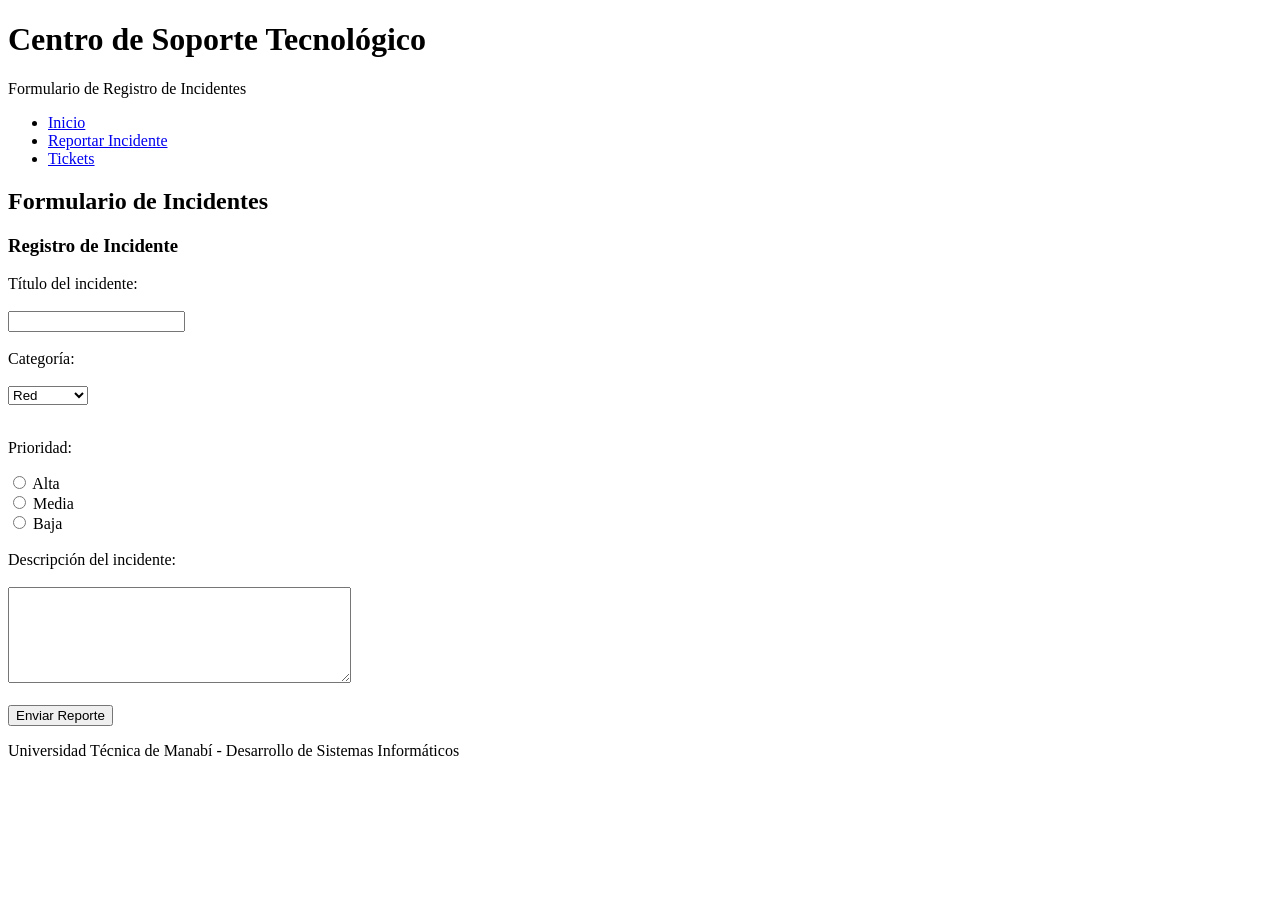
==== reportar.html @ f79317a7 "Subida de archivos HTML del sistema de tickets" ====
<!DOCTYPE html>
<html lang="es">

<head>
    <meta charset="UTF-8">
    <meta name="viewport" content="width=device-width, initial-scale=1.0">
    <title>Reportar Incidente</title>
</head>

<body>

    <header>
        <h1>Centro de Soporte Tecnológico</h1>
        <p>Formulario de Registro de Incidentes</p>
    </header>

    <nav>
        <ul>
            <li><a href="index.html">Inicio</a></li>
            <li><a href="reportar.html">Reportar Incidente</a></li>
            <li><a href="tickets.html">Tickets</a></li>
        </ul>
    </nav>

    <main>

        <section>

            <h2>Formulario de Incidentes</h2>

            <article>

                <h3>Registro de Incidente</h3>

                <form>

                    <label for="titulo">Título del incidente:</label>
                    <br><br>

                    <input type="text" id="titulo" name="titulo">

                    <br><br>

                    <label for="categoria">Categoría:</label>
                    <br><br>

                    <select id="categoria" name="categoria">
                        <option>Red</option>
                        <option>Hardware</option>
                        <option>Software</option>
                    </select>

                    <br><br>

                    <p>Prioridad:</p>

                    <input type="radio" id="alta" name="prioridad">
                    <label for="alta">Alta</label>

                    <br>

                    <input type="radio" id="media" name="prioridad">
                    <label for="media">Media</label>

                    <br>

                    <input type="radio" id="baja" name="prioridad">
                    <label for="baja">Baja</label>

                    <br><br>

                    <label for="descripcion">
                        Descripción del incidente:
                    </label>

                    <br><br>

                    <textarea id="descripcion" rows="6" cols="40"></textarea>

                    <br><br>

                    <button type="submit">
                        Enviar Reporte
                    </button>

                </form>

            </article>

        </section>

    </main>

    <footer>
        <p>Universidad Técnica de Manabí - Desarrollo de Sistemas Informáticos</p>
    </footer>

</body>

</html>
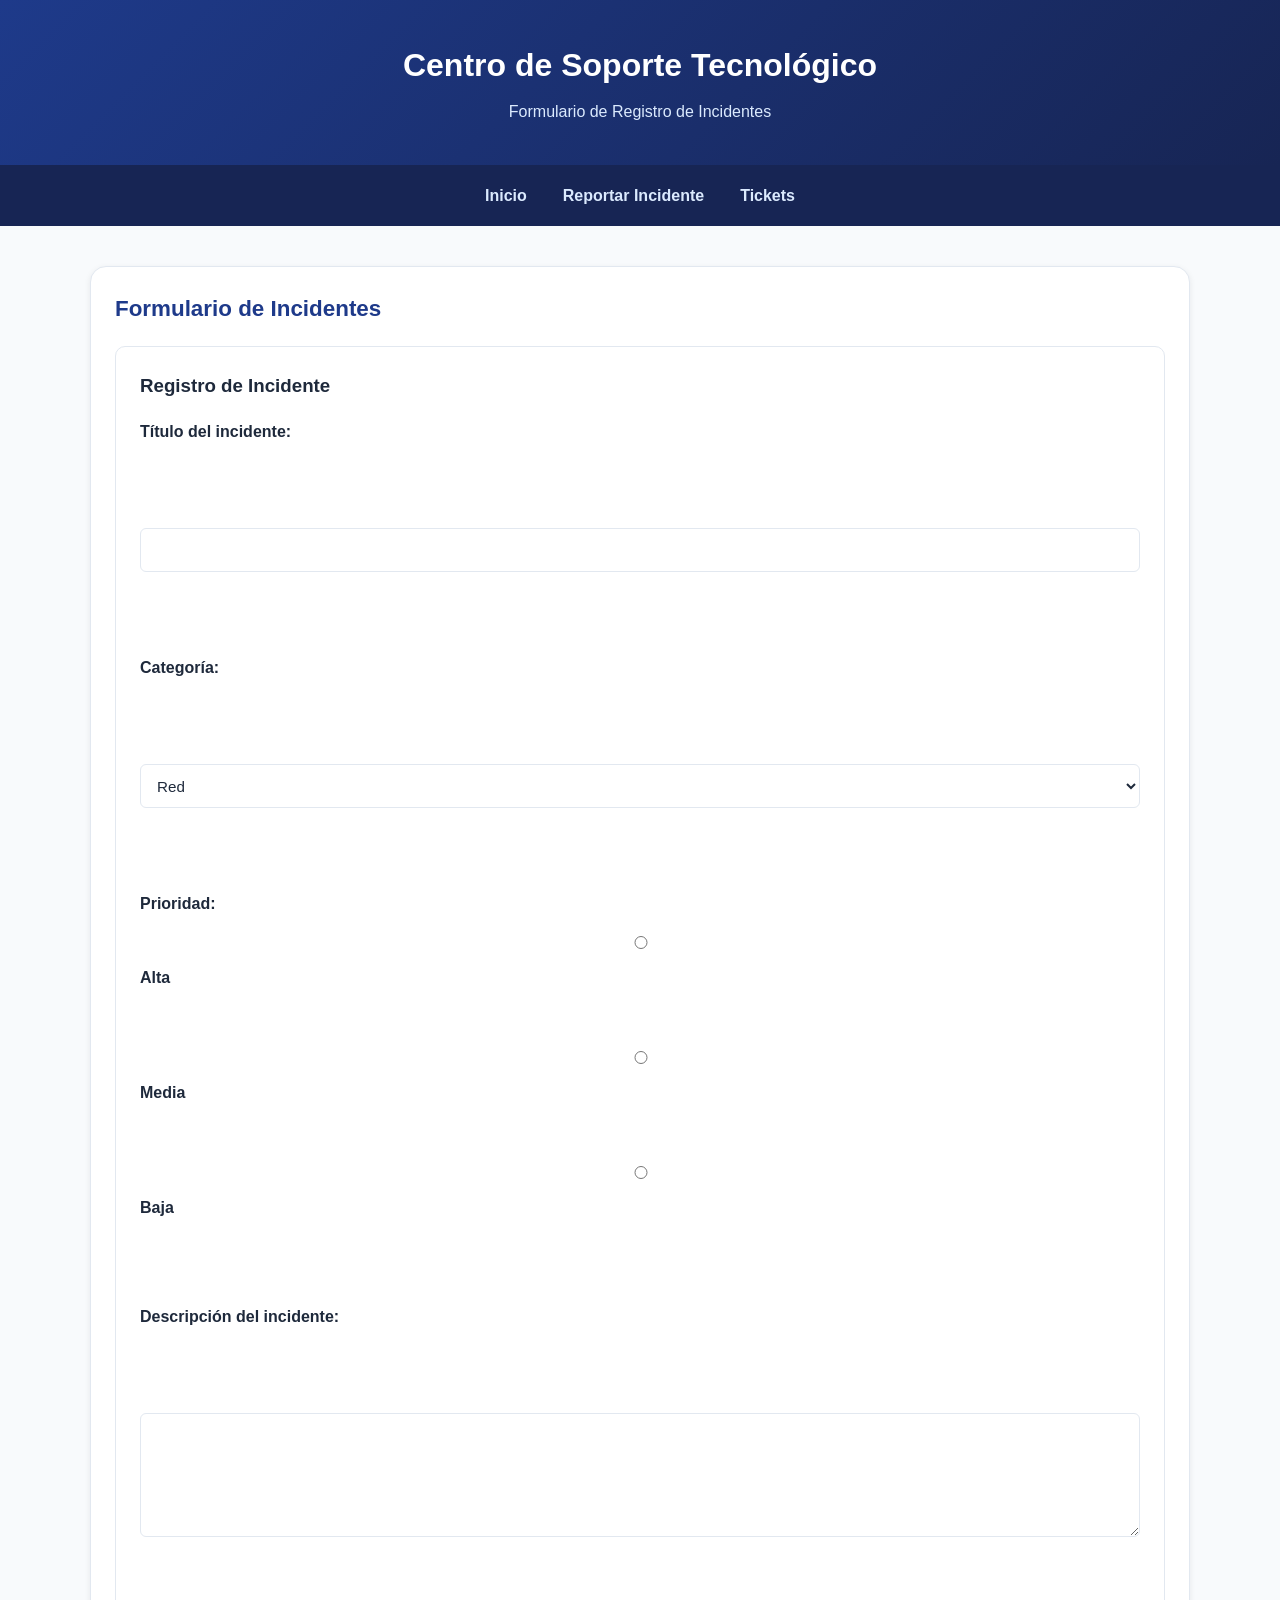
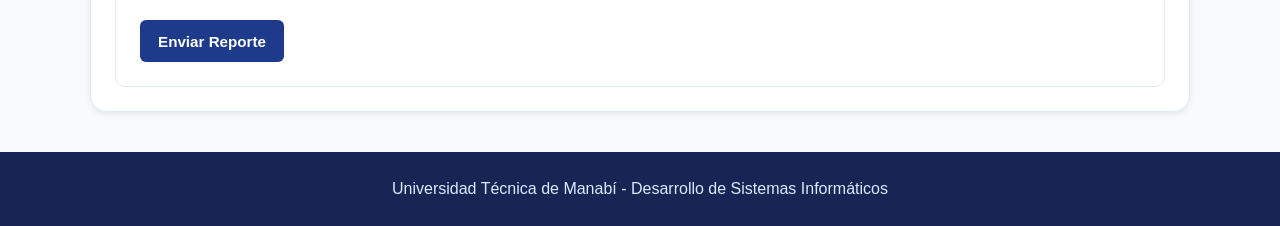
==== commit ab8f5e1f: "Update reportar.html" ====
--- a/reportar.html
+++ b/reportar.html
@@ -5,6 +5,7 @@
     <meta charset="UTF-8">
     <meta name="viewport" content="width=device-width, initial-scale=1.0">
     <title>Reportar Incidente</title>
+    <link rel="stylesheet" href="style.css">
 </head>
 
 <body>
@@ -97,4 +98,4 @@
 
 </body>
 
-</html>+</html>
--- a/style.css
+++ b/style.css
@@ -0,0 +1,331 @@
+:root {
+  --color-primary: #1e3a8a;
+  --color-primary-dark: #172554;
+  --color-secondary: #475569;
+  --color-success: #15803d;
+  --color-warning: #ca8a04;
+  --color-danger: #b91c1c;
+  --color-info: #0369a1;
+  --color-bg: #f8fafc;
+  --color-surface: #ffffff;
+  --color-border: #e2e8f0;
+  --color-text: #1e293b;
+  --color-muted: #64748b;
+
+  --font-main: Arial, Helvetica, sans-serif;
+
+  --radius-sm: 6px;
+  --radius-md: 10px;
+  --radius-lg: 16px;
+
+  --shadow-sm: 0 2px 6px rgba(15, 23, 42, 0.08);
+  --shadow-md: 0 8px 20px rgba(15, 23, 42, 0.12);
+
+  --space-sm: 8px;
+  --space-md: 16px;
+  --space-lg: 24px;
+  --space-xl: 40px;
+}
+
+* {
+  box-sizing: border-box;
+}
+
+body {
+  margin: 0;
+  font-family: var(--font-main);
+  background-color: var(--color-bg);
+  color: var(--color-text);
+  line-height: 1.6;
+}
+
+header {
+  background: linear-gradient(135deg, var(--color-primary), var(--color-primary-dark));
+  color: #ffffff;
+  padding: var(--space-xl) var(--space-lg);
+  text-align: center;
+}
+
+header h1 {
+  margin: 0 0 var(--space-sm);
+  font-size: 2rem;
+}
+
+header p {
+  margin: 0;
+  color: #dbeafe;
+  font-size: 1rem;
+}
+
+nav {
+  background-color: var(--color-primary-dark);
+  padding: var(--space-sm) var(--space-lg);
+}
+
+nav ul {
+  width: min(1100px, 92%);
+  margin: 0 auto;
+  padding: 0;
+  list-style: none;
+  display: flex;
+  justify-content: center;
+  gap: var(--space-sm);
+  flex-wrap: wrap;
+}
+
+nav a {
+  display: inline-block;
+  color: #dbeafe;
+  text-decoration: none;
+  padding: 10px 14px;
+  border-radius: var(--radius-sm);
+  font-weight: 700;
+  transition: background-color 0.2s ease, color 0.2s ease;
+}
+
+nav a:hover,
+nav a:focus {
+  background-color: #ffffff;
+  color: var(--color-primary);
+}
+
+main {
+  width: min(1100px, 92%);
+  margin: var(--space-xl) auto;
+  display: grid;
+  gap: var(--space-lg);
+}
+
+section {
+  background-color: var(--color-surface);
+  border: 1px solid var(--color-border);
+  border-radius: var(--radius-lg);
+  box-shadow: var(--shadow-sm);
+  padding: var(--space-lg);
+}
+
+section h2 {
+  margin-top: 0;
+  color: var(--color-primary);
+  font-size: 1.4rem;
+}
+
+article {
+  background-color: #ffffff;
+  border: 1px solid var(--color-border);
+  border-radius: var(--radius-md);
+  padding: var(--space-lg);
+}
+
+article h3 {
+  margin-top: 0;
+  color: var(--color-text);
+}
+
+section ul {
+  display: grid;
+  grid-template-columns: repeat(3, 1fr);
+  gap: var(--space-md);
+  list-style: none;
+  padding: 0;
+}
+
+section li {
+  background-color: var(--color-bg);
+  border: 1px solid var(--color-border);
+  border-radius: var(--radius-md);
+  padding: var(--space-md);
+  font-weight: 700;
+}
+
+form {
+  display: grid;
+  gap: var(--space-md);
+}
+
+label,
+form p {
+  font-weight: 700;
+  color: var(--color-text);
+  margin: 0;
+}
+
+input[type="text"],
+select,
+textarea {
+  width: 100%;
+  min-height: 44px;
+  padding: 10px 12px;
+  border: 1px solid var(--color-border);
+  border-radius: var(--radius-sm);
+  font-family: var(--font-main);
+  font-size: 0.95rem;
+  color: var(--color-text);
+  background-color: #ffffff;
+}
+
+textarea {
+  min-height: 120px;
+  resize: vertical;
+}
+
+input[type="text"]:focus,
+select:focus,
+textarea:focus {
+  outline: none;
+  border-color: var(--color-primary);
+  box-shadow: 0 0 0 3px rgba(30, 58, 138, 0.16);
+}
+
+input[type="radio"] {
+  accent-color: var(--color-primary);
+}
+
+button {
+  width: fit-content;
+  min-height: 42px;
+  padding: 10px 18px;
+  border: none;
+  border-radius: var(--radius-sm);
+  background-color: var(--color-primary);
+  color: #ffffff;
+  font-family: var(--font-main);
+  font-size: 0.95rem;
+  font-weight: 700;
+  cursor: pointer;
+  transition: background-color 0.2s ease, transform 0.2s ease, box-shadow 0.2s ease;
+}
+
+button:hover {
+  background-color: var(--color-primary-dark);
+  transform: translateY(-1px);
+  box-shadow: var(--shadow-sm);
+}
+
+table {
+  width: 100%;
+  border-collapse: collapse;
+  overflow: hidden;
+  border-radius: var(--radius-md);
+  box-shadow: var(--shadow-sm);
+}
+
+th,
+td {
+  padding: 14px;
+  text-align: left;
+  border-bottom: 1px solid var(--color-border);
+}
+
+th {
+  background-color: var(--color-primary);
+  color: #ffffff;
+}
+
+tr:nth-child(even) td {
+  background-color: #f1f5f9;
+}
+
+tr:hover td {
+  background-color: #e0f2fe;
+}
+
+footer {
+  margin-top: var(--space-xl);
+  padding: var(--space-lg);
+  text-align: center;
+  background-color: var(--color-primary-dark);
+  color: #dbeafe;
+}
+
+footer p {
+  margin: 0;
+}
+
+/* Diseño para tablets */
+@media (max-width: 900px) {
+  header h1 {
+    font-size: 1.7rem;
+  }
+
+  main {
+    width: 94%;
+  }
+
+  section ul {
+    grid-template-columns: repeat(2, 1fr);
+  }
+
+  table {
+    font-size: 0.9rem;
+  }
+}
+
+/* Diseño para móviles */
+@media (max-width: 640px) {
+  header {
+    padding: var(--space-lg) var(--space-md);
+  }
+
+  header h1 {
+    font-size: 1.45rem;
+  }
+
+  nav ul {
+    flex-direction: column;
+    align-items: stretch;
+  }
+
+  nav a {
+    width: 100%;
+    text-align: center;
+    background-color: rgba(255, 255, 255, 0.08);
+  }
+
+  main {
+    margin: var(--space-lg) auto;
+  }
+
+  section,
+  article {
+    padding: var(--space-md);
+  }
+
+  section ul {
+    grid-template-columns: 1fr;
+  }
+
+  button {
+    width: 100%;
+  }
+
+  table,
+  thead,
+  tbody,
+  tr,
+  th,
+  td {
+    display: block;
+    width: 100%;
+  }
+
+  tr {
+    margin-bottom: var(--space-md);
+    border: 1px solid var(--color-border);
+    border-radius: var(--radius-md);
+    overflow: hidden;
+    background-color: #ffffff;
+  }
+
+  th {
+    display: none;
+  }
+
+  td {
+    border-bottom: 1px solid var(--color-border);
+  }
+
+  td:last-child {
+    border-bottom: none;
+  }
+}
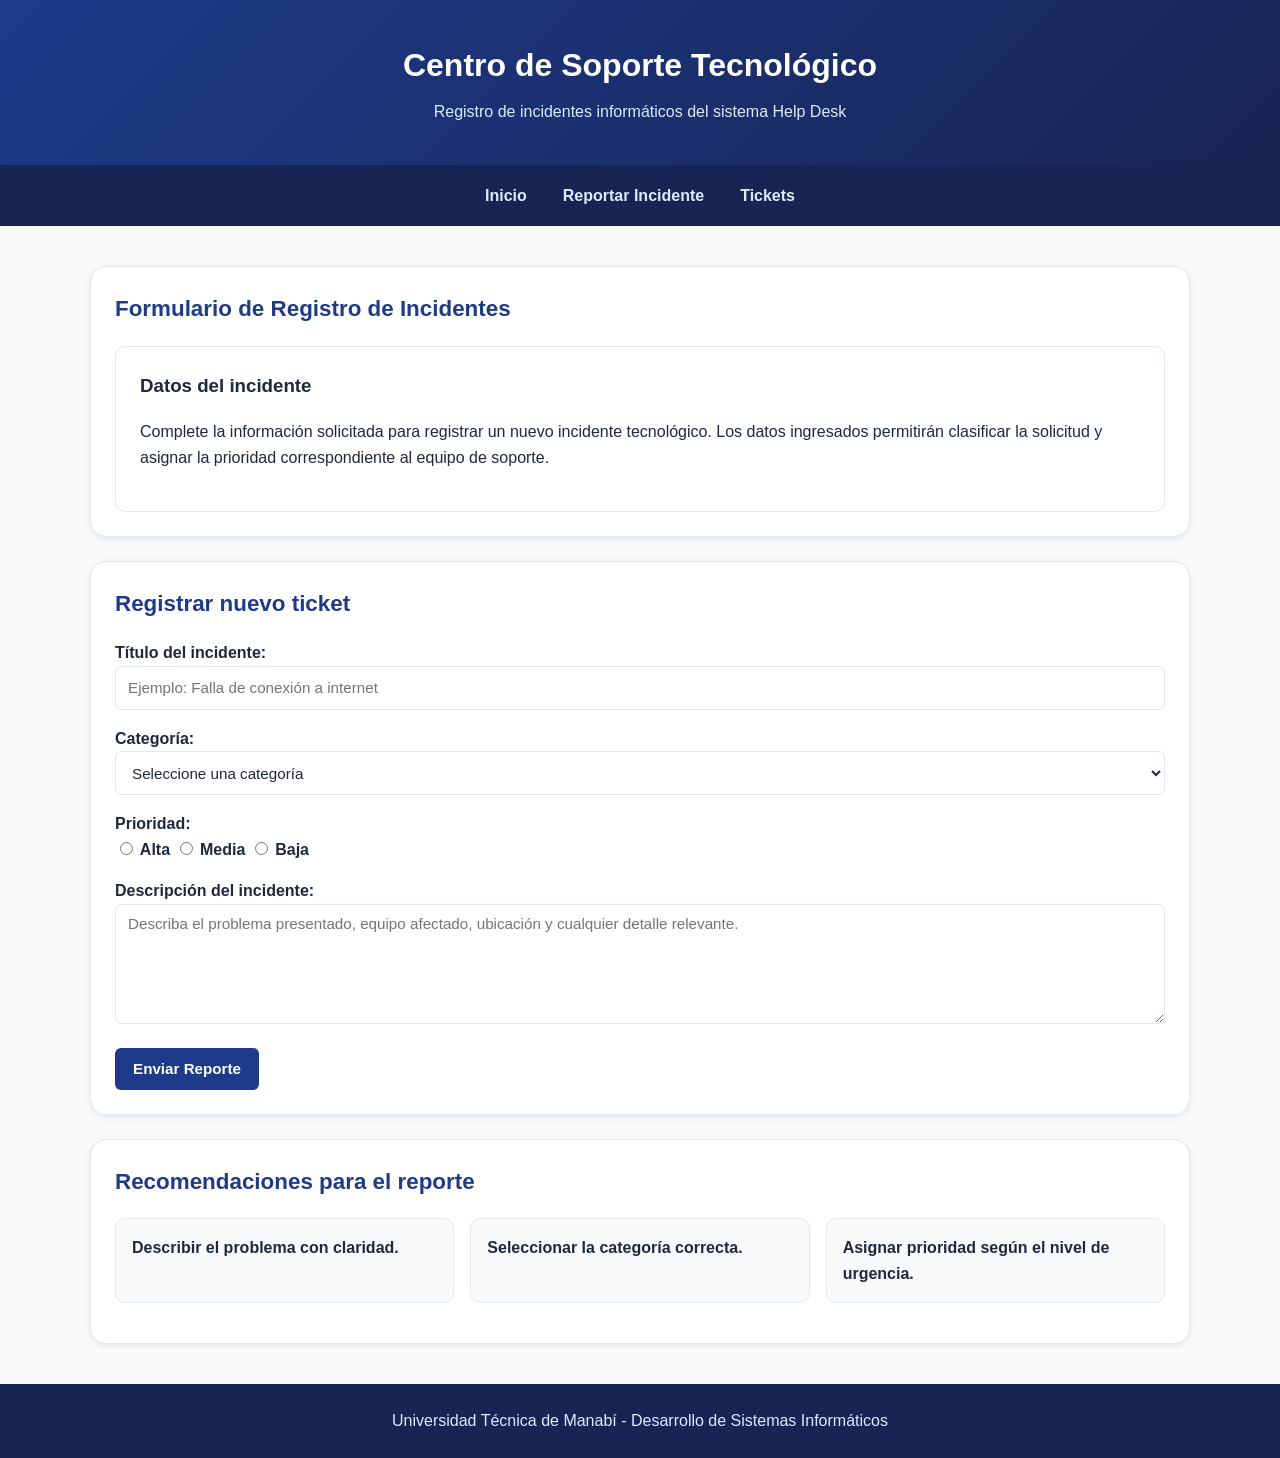
==== commit 0425b42c: "Update reportar.html" ====
--- a/reportar.html
+++ b/reportar.html
@@ -1,101 +1,109 @@
 <!DOCTYPE html>
 <html lang="es">
-
 <head>
-    <meta charset="UTF-8">
-    <meta name="viewport" content="width=device-width, initial-scale=1.0">
-    <title>Reportar Incidente</title>
-    <link rel="stylesheet" href="style.css">
+  <meta charset="UTF-8">
+  <meta name="viewport" content="width=device-width, initial-scale=1.0">
+  <title>Reportar Incidente - Centro de Soporte Tecnológico</title>
+  <link rel="stylesheet" href="style.css">
 </head>
-
 <body>
 
-    <header>
-        <h1>Centro de Soporte Tecnológico</h1>
-        <p>Formulario de Registro de Incidentes</p>
-    </header>
+  <header>
+    <h1>Centro de Soporte Tecnológico</h1>
+    <p>Registro de incidentes informáticos del sistema Help Desk</p>
+  </header>
 
-    <nav>
-        <ul>
-            <li><a href="index.html">Inicio</a></li>
-            <li><a href="reportar.html">Reportar Incidente</a></li>
-            <li><a href="tickets.html">Tickets</a></li>
-        </ul>
-    </nav>
+  <nav aria-label="Navegación principal del sistema">
+    <ul>
+      <li><a href="index.html">Inicio</a></li>
+      <li><a href="reportar.html">Reportar Incidente</a></li>
+      <li><a href="tickets.html">Tickets</a></li>
+    </ul>
+  </nav>
 
-    <main>
+  <main>
+    <section>
+      <h2>Formulario de Registro de Incidentes</h2>
+      <article>
+        <h3>Datos del incidente</h3>
+        <p>
+          Complete la información solicitada para registrar un nuevo incidente tecnológico.
+          Los datos ingresados permitirán clasificar la solicitud y asignar la prioridad
+          correspondiente al equipo de soporte.
+        </p>
+      </article>
+    </section>
 
-        <section>
+    <section>
+      <h2>Registrar nuevo ticket</h2>
 
-            <h2>Formulario de Incidentes</h2>
+      <form action="logica_tickets.php" method="POST">
+        <div>
+          <label for="titulo">Título del incidente:</label>
+          <input
+            type="text"
+            id="titulo"
+            name="titulo"
+            placeholder="Ejemplo: Falla de conexión a internet"
+            required>
+        </div>
 
-            <article>
+        <div>
+          <label for="categoria">Categoría:</label>
+          <select id="categoria" name="categoria" required>
+            <option value="">Seleccione una categoría</option>
+            <option value="Red">Red</option>
+            <option value="Hardware">Hardware</option>
+            <option value="Software">Software</option>
+            <option value="Soporte general">Soporte general</option>
+          </select>
+        </div>
 
-                <h3>Registro de Incidente</h3>
+        <div>
+          <p>Prioridad:</p>
 
-                <form>
+          <label>
+            <input type="radio" name="prioridad" value="Alta" required>
+            Alta
+          </label>
 
-                    <label for="titulo">Título del incidente:</label>
-                    <br><br>
+          <label>
+            <input type="radio" name="prioridad" value="Media">
+            Media
+          </label>
 
-                    <input type="text" id="titulo" name="titulo">
+          <label>
+            <input type="radio" name="prioridad" value="Baja">
+            Baja
+          </label>
+        </div>
 
-                    <br><br>
+        <div>
+          <label for="descripcion">Descripción del incidente:</label>
+          <textarea
+            id="descripcion"
+            name="descripcion"
+            placeholder="Describa el problema presentado, equipo afectado, ubicación y cualquier detalle relevante."
+            required></textarea>
+        </div>
 
-                    <label for="categoria">Categoría:</label>
-                    <br><br>
+        <button type="submit">Enviar Reporte</button>
+      </form>
+    </section>
 
-                    <select id="categoria" name="categoria">
-                        <option>Red</option>
-                        <option>Hardware</option>
-                        <option>Software</option>
-                    </select>
+    <section>
+      <h2>Recomendaciones para el reporte</h2>
+      <ul>
+        <li>Describir el problema con claridad.</li>
+        <li>Seleccionar la categoría correcta.</li>
+        <li>Asignar prioridad según el nivel de urgencia.</li>
+      </ul>
+    </section>
+  </main>
 
-                    <br><br>
-
-                    <p>Prioridad:</p>
-
-                    <input type="radio" id="alta" name="prioridad">
-                    <label for="alta">Alta</label>
-
-                    <br>
-
-                    <input type="radio" id="media" name="prioridad">
-                    <label for="media">Media</label>
-
-                    <br>
-
-                    <input type="radio" id="baja" name="prioridad">
-                    <label for="baja">Baja</label>
-
-                    <br><br>
-
-                    <label for="descripcion">
-                        Descripción del incidente:
-                    </label>
-
-                    <br><br>
-
-                    <textarea id="descripcion" rows="6" cols="40"></textarea>
-
-                    <br><br>
-
-                    <button type="submit">
-                        Enviar Reporte
-                    </button>
-
-                </form>
-
-            </article>
-
-        </section>
-
-    </main>
-
-    <footer>
-        <p>Universidad Técnica de Manabí - Desarrollo de Sistemas Informáticos</p>
-    </footer>
+  <footer>
+    <p>Universidad Técnica de Manabí - Desarrollo de Sistemas Informáticos</p>
+  </footer>
 
 </body>
-
 </html>
